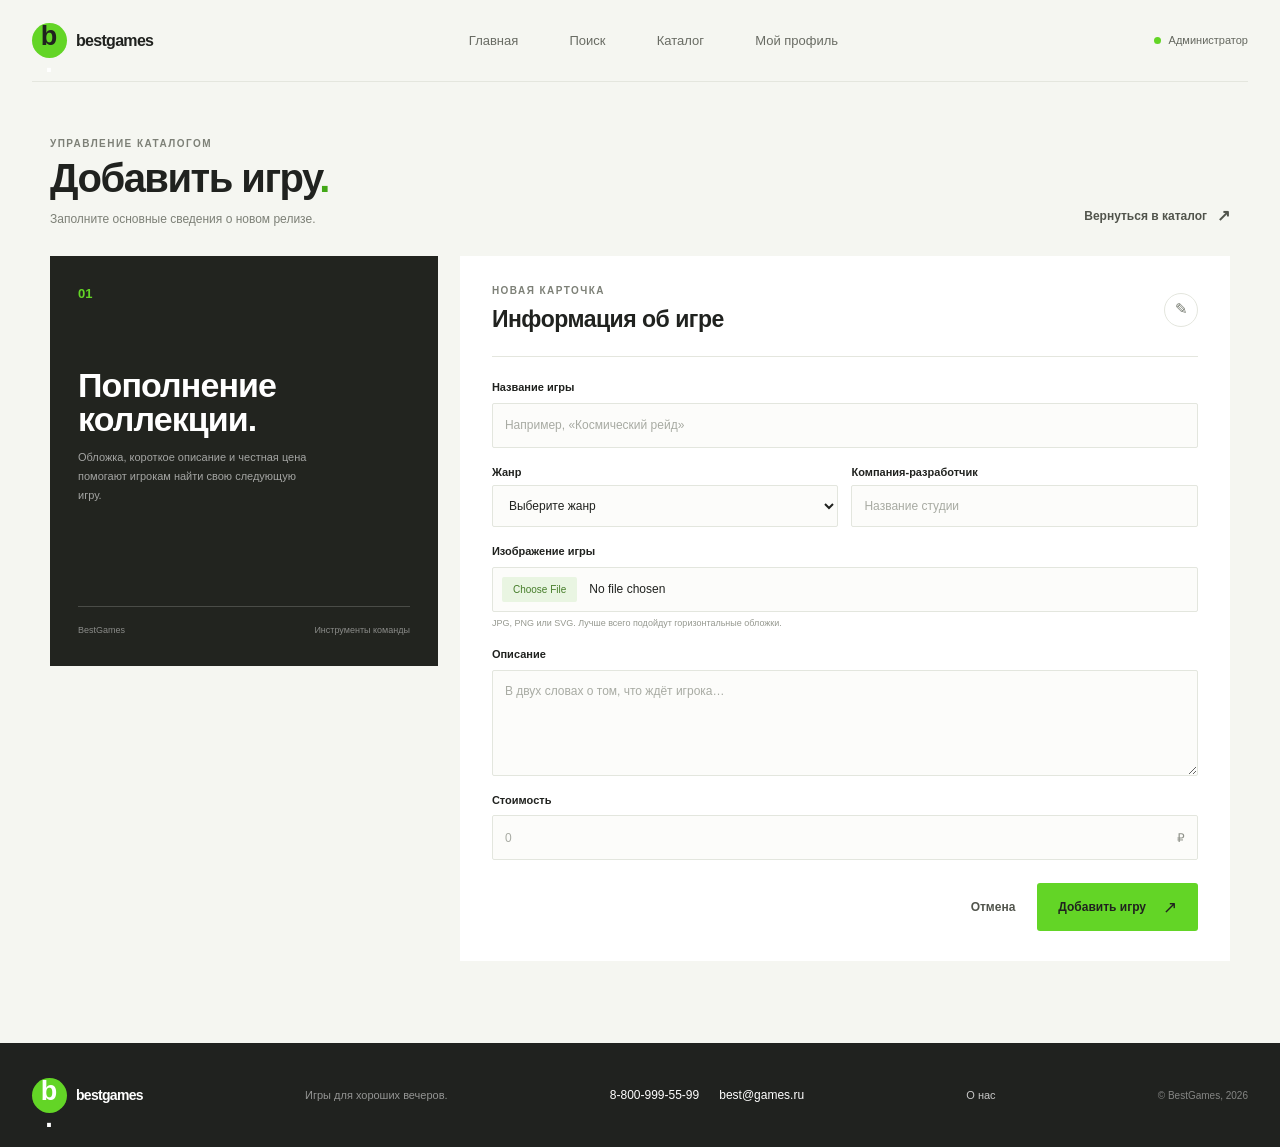
==== admin.html @ 8be5bc21 "Добавить формы, профиль и каталог" ====
<!DOCTYPE html>
<html lang="ru">
<head>
    <meta charset="UTF-8">
    <meta name="viewport" content="width=device-width, initial-scale=1.0">
    <title>Добавить игру — BestGames</title>
    <link rel="stylesheet" href="css/main.css">
</head>
<body>
    <header class="site-header"><div class="site-header__inner"><a class="logo" href="index.html" aria-label="BestGames — главная"><span class="logo__mark">b<span>.</span></span><span class="logo__name">bestgames</span></a><nav class="site-nav" aria-label="Основная навигация"><a class="site-nav__link" href="index.html">Главная</a><a class="site-nav__link" href="index.html#search">Поиск</a><a class="site-nav__link" href="catalog.html">Каталог</a><a class="site-nav__link" href="profile.html">Мой профиль</a></nav><span class="admin-badge"><span class="eyebrow__dot"></span> Администратор</span></div></header>
    <main class="page-width admin-page"><div class="section-heading"><div><p class="eyebrow">Управление каталогом</p><h1 class="section-title">Добавить игру<span class="title-dot">.</span></h1><p class="catalog-heading__count">Заполните основные сведения о новом релизе.</p></div><a class="text-link" href="catalog.html">Вернуться в каталог <span aria-hidden="true">↗</span></a></div><div class="admin-layout"><aside class="admin-note"><span class="admin-note__number">01</span><h2>Пополнение<br>коллекции.</h2><p>Обложка, короткое описание и честная цена помогают игрокам найти свою следующую игру.</p><div class="admin-note__bottom"><span>BestGames</span><span>Инструменты команды</span></div></aside><section class="admin-form-card" aria-labelledby="admin-form-title"><div class="profile-details__heading"><div><p class="eyebrow">Новая карточка</p><h2 id="admin-form-title">Информация об игре</h2></div><span class="profile-details__edit" aria-hidden="true">✎</span></div><form class="form-stack" action="#" method="post"><div class="form-field"><label for="game-name">Название игры</label><input id="game-name" name="game-name" type="text" placeholder="Например, «Космический рейд»" required></div><div class="form-grid"><div class="form-field"><label for="genre">Жанр</label><select id="genre" name="genre" required><option value="" selected disabled>Выберите жанр</option><option>Приключение</option><option>Экшен</option><option>Гонки</option><option>Стратегия</option><option>Выживание</option></select></div><div class="form-field"><label for="developer">Компания-разработчик</label><input id="developer" name="developer" type="text" placeholder="Название студии" required></div></div><div class="form-field"><label for="cover">Изображение игры</label><input class="file-input" id="cover" name="cover" type="file" accept="image/*" required><span class="form-field__hint">JPG, PNG или SVG. Лучше всего подойдут горизонтальные обложки.</span></div><div class="form-field"><label for="description">Описание</label><textarea id="description" name="description" rows="4" placeholder="В двух словах о том, что ждёт игрока…" required></textarea></div><div class="form-field"><label for="price">Стоимость</label><div class="price-input"><input id="price" name="price" type="number" min="0" step="1" placeholder="0" required><span>₽</span></div></div><div class="admin-form-card__actions"><a class="text-link" href="catalog.html">Отмена</a><button class="button button--lime" type="submit">Добавить игру <span aria-hidden="true">↗</span></button></div></form></section></div></main>
    <footer class="site-footer"><div class="site-footer__inner"><a class="logo logo--footer" href="index.html"><span class="logo__mark">b<span>.</span></span><span class="logo__name">bestgames</span></a><p>Игры для хороших вечеров.</p><div class="site-footer__contacts"><a href="tel:88009995599">8-800-999-55-99</a><a href="mailto:best@games.ru">best@games.ru</a></div><a class="site-footer__about" href="index.html#about">О нас</a><span class="site-footer__copy">© BestGames, 2026</span></div></footer>
</body>
</html>
---- css/main.css ----
/* Основа сайта */
:root {
    --ink: #20221f;
    --muted: #7d8077;
    --paper: #f5f6f1;
    --white: #fff;
    --line: #e4e6de;
    --lime: #63d526;
    --lime-dark: #43a818;
    --display-font: "Arial Narrow", "Roboto Condensed", "Arial", sans-serif;
    --body-font: "Segoe UI", Arial, sans-serif;
}

* { box-sizing: border-box; }

html { min-width: 320px; scroll-behavior: smooth; }

body {
    margin: 0;
    background: var(--paper);
    color: var(--ink);
    font-family: var(--body-font);
    font-size: 15px;
    line-height: 1.5;
    -webkit-font-smoothing: antialiased;
}

a { color: inherit; text-decoration: none; }
button, input, select, textarea { font: inherit; }
button, a, input, select, textarea { -webkit-tap-highlight-color: transparent; }
button:focus-visible, a:focus-visible, input:focus-visible, select:focus-visible, textarea:focus-visible { outline: 3px solid #98e46f; outline-offset: 3px; }

.page-width { width: min(1180px, calc(100% - 64px)); margin-inline: auto; }
.visually-hidden { position: absolute; width: 1px; height: 1px; padding: 0; margin: -1px; overflow: hidden; clip: rect(0, 0, 0, 0); white-space: nowrap; border: 0; }

.site-header { position: relative; z-index: 5; background: var(--paper); }
.site-header__inner { width: min(1320px, calc(100% - 64px)); height: 82px; margin: 0 auto; display: flex; align-items: center; justify-content: space-between; gap: 30px; border-bottom: 1px solid var(--line); }
.logo { display: inline-flex; align-items: center; gap: 9px; flex: 0 0 auto; }
.logo__mark { display: grid; place-items: center; width: 35px; height: 35px; background: var(--lime); border-radius: 50%; font-family: var(--display-font); font-size: 27px; font-weight: 900; letter-spacing: -3px; line-height: 1; padding-right: 4px; }
.logo__mark span { color: var(--white); }
.logo__name { font-size: 16px; font-weight: 750; letter-spacing: -0.7px; }
.site-nav { display: flex; align-items: center; gap: clamp(22px, 4vw, 52px); }
.site-nav__link { position: relative; color: #696c64; font-size: 13px; transition: color 160ms ease; }
.site-nav__link:hover, .site-nav__link--active { color: var(--ink); }
.site-nav__link--active::after { position: absolute; right: 0; bottom: -30px; left: 0; height: 2px; background: var(--lime); content: ""; }
.button { min-height: 48px; padding: 0 21px; display: inline-flex; align-items: center; justify-content: center; gap: 17px; border: 0; border-radius: 3px; cursor: pointer; font-size: 12px; font-weight: 700; transition: background-color 160ms ease, transform 160ms ease; }
.button:hover { transform: translateY(-2px); }
.button span { font-size: 17px; font-weight: 400; }
.button--dark { color: var(--white); background: var(--ink); }
.button--dark:hover { background: #3a3e36; }
.button--lime { color: var(--ink); background: var(--lime); }
.button--lime:hover { background: #7ce64a; }
.button--small { min-height: 38px; padding-inline: 14px; gap: 9px; font-size: 11px; }
.button--wide { width: 100%; min-height: 52px; }
.site-header__login { min-height: 40px; padding: 0 15px; gap: 12px; font-size: 11px; }

/* Главный слайдер */
.showcase { position: relative; margin-top: 34px; overflow: hidden; background: #20221f; color: var(--white); }
.showcase__control { position: absolute; width: 1px; height: 1px; opacity: 0; pointer-events: none; }
.showcase__slides { min-height: 450px; }
.showcase__slide { position: absolute; inset: 0; min-height: 450px; display: grid; grid-template-columns: 0.84fr 1.16fr; align-items: center; padding: 48px 7.4%; overflow: hidden; opacity: 0; visibility: hidden; transition: opacity 320ms ease, visibility 320ms ease; }
#release-one:checked ~ .showcase__slides .showcase__slide--one,
#release-two:checked ~ .showcase__slides .showcase__slide--two,
#release-three:checked ~ .showcase__slides .showcase__slide--three { position: relative; opacity: 1; visibility: visible; }
.showcase__copy { position: relative; z-index: 2; max-width: 390px; padding-bottom: 10px; }
.eyebrow { margin: 0 0 14px; display: flex; align-items: center; gap: 8px; color: var(--muted); font-size: 10px; font-weight: 650; letter-spacing: 1.45px; text-transform: uppercase; }
.showcase .eyebrow, .account-aside .eyebrow { color: rgb(255 255 255 / 64%); }
.eyebrow__dot { width: 7px; height: 7px; flex: 0 0 auto; background: var(--lime); border-radius: 50%; }
.showcase__index { margin: 33px 0 12px; color: var(--lime); font-family: var(--display-font); font-size: 14px; font-weight: 700; letter-spacing: 1px; }
.showcase__index span { color: rgb(255 255 255 / 42%); }
.showcase__title { margin: 0; font-family: var(--display-font); font-size: clamp(38px, 5.3vw, 63px); font-stretch: condensed; font-weight: 800; letter-spacing: -2px; line-height: 0.98; }
.showcase__description { max-width: 330px; margin: 19px 0 23px; color: rgb(255 255 255 / 64%); font-size: 13px; line-height: 1.7; }
.showcase__buy { display: flex; align-items: center; gap: 22px; }
.price { font-size: 15px; font-weight: 750; white-space: nowrap; }
.showcase__image { width: 100%; height: 356px; object-fit: contain; filter: drop-shadow(0 16px 35px rgb(0 0 0 / 26%)); }
.showcase__arrows { position: absolute; right: 25px; bottom: 24px; z-index: 3; display: flex; gap: 8px; }
.showcase__arrow { width: 36px; height: 36px; display: grid; place-items: center; border: 1px solid rgb(255 255 255 / 27%); border-radius: 50%; color: white; cursor: pointer; font-size: 17px; transition: color 150ms ease, background-color 150ms ease; }
.showcase__arrow:hover { color: var(--ink); background: var(--lime); }
.showcase__dots { position: absolute; bottom: 39px; left: 7.4%; z-index: 4; display: flex; gap: 7px; }
.showcase__dots label { width: 22px; height: 3px; background: rgb(255 255 255 / 34%); cursor: pointer; }
#release-one:checked ~ .showcase__dots label:nth-child(1), #release-two:checked ~ .showcase__dots label:nth-child(2), #release-three:checked ~ .showcase__dots label:nth-child(3) { background: var(--lime); }
.showcase__slide--two { background: #222c2c; }
.showcase__slide--three { background: #282522; }

/* Поиск и карточки игр */
.home-search { margin-top: 67px; padding: 26px 30px; display: flex; align-items: center; justify-content: space-between; gap: 24px; background: #eceee7; }
.home-search .eyebrow, .section-heading .eyebrow { margin-bottom: 5px; }
.section-title { margin: 0; font-family: var(--display-font); font-size: clamp(29px, 3.6vw, 40px); font-weight: 800; letter-spacing: -1.5px; line-height: 1.12; }
.search-form { width: min(470px, 53%); display: flex; align-items: center; padding: 4px; border: 1px solid #d9dcd2; background: var(--white); }
.search-form input { width: 100%; min-width: 0; height: 40px; padding: 0 13px; border: 0; outline: none; color: var(--ink); font-size: 12px; }
.search-form input::placeholder { color: #a3a69e; }
.search-form input:focus-visible { outline: 0; }
.search-form .button { min-height: 40px; flex: 0 0 auto; }
.section-block { padding-top: 66px; padding-bottom: 75px; }
.section-heading { display: flex; align-items: end; justify-content: space-between; gap: 20px; margin-bottom: 25px; }
.text-link { display: inline-flex; align-items: center; gap: 10px; color: #51544c; font-size: 12px; font-weight: 650; transition: color 150ms ease; }
.text-link:hover { color: var(--lime-dark); }
.text-link span { font-size: 16px; }
.game-grid { display: grid; grid-template-columns: repeat(3, minmax(0, 1fr)); gap: 21px; }
.game-card { min-width: 0; background: var(--white); transition: transform 180ms ease, box-shadow 180ms ease; }
.game-card:hover { transform: translateY(-3px); box-shadow: 0 12px 28px rgb(24 28 19 / 8%); }
.game-card__art-link { display: block; overflow: hidden; background: #20221f; }
.game-card__image { width: 100%; aspect-ratio: 1.69; display: block; object-fit: cover; transition: transform 240ms ease; }
.game-card:hover .game-card__image { transform: scale(1.025); }
.game-card__body { padding: 16px 17px 15px; }
.game-card__meta, .game-card__bottom { display: flex; align-items: center; justify-content: space-between; gap: 10px; }
.game-card__meta { color: var(--muted); font-size: 10px; }
.rating { color: #71c943; font-size: 12px; letter-spacing: 1px; white-space: nowrap; }
.rating__empty { color: #d7dbd1; }
.game-card__title { margin: 9px 0 13px; font-family: var(--display-font); font-size: 21px; font-weight: 750; letter-spacing: -0.35px; line-height: 1.15; }
.game-card__bottom { padding-top: 12px; border-top: 1px solid #edefe9; }
.round-link { width: 30px; height: 30px; display: grid; place-items: center; background: #eff0ea; border-radius: 50%; font-size: 15px; transition: background-color 150ms ease; }
.round-link:hover { background: var(--lime); }
.about-strip { min-height: 205px; margin-bottom: 78px; padding: 36px 42px; display: grid; grid-template-columns: auto 1fr 1.05fr auto; align-items: center; gap: 32px; background: #22241f; color: var(--white); }
.about-strip__mark { color: var(--lime); font-family: var(--display-font); font-size: 59px; font-weight: 800; letter-spacing: -6px; }
.about-strip .eyebrow { color: rgb(255 255 255 / 54%); }
.about-strip h2 { margin: 0; font-family: var(--display-font); font-size: 27px; letter-spacing: -0.7px; line-height: 1.1; }
.about-strip__text { max-width: 285px; margin: 0; color: rgb(255 255 255 / 62%); font-size: 12px; line-height: 1.75; }

/* Подвал */
.site-footer { background: #20221f; color: var(--white); }
.site-footer__inner { width: min(1320px, calc(100% - 64px)); min-height: 104px; margin-inline: auto; display: flex; align-items: center; justify-content: space-between; gap: 22px; }
.logo--footer .logo__name { font-size: 14px; }
.site-footer__inner > p { margin: 0; color: rgb(255 255 255 / 52%); font-size: 11px; }
.site-footer__contacts { display: flex; gap: 20px; font-size: 12px; }
.site-footer__contacts a:hover { color: var(--lime); }
.site-footer__about { color: rgb(255 255 255 / 75%); font-size: 11px; }
.site-footer__about:hover { color: var(--lime); }
.site-footer__copy { color: rgb(255 255 255 / 45%); font-size: 10px; }

/* Страницы аккаунта */
.account-page { background: var(--paper); }
.account-layout { width: min(1080px, calc(100% - 64px)); min-height: 640px; margin: 47px auto 72px; display: grid; grid-template-columns: 0.85fr 1.15fr; align-items: stretch; box-shadow: 0 16px 55px rgb(33 37 29 / 7%); }
.account-aside { position: relative; min-height: 610px; padding: 58px 45px; overflow: hidden; display: flex; flex-direction: column; align-items: flex-start; background: #22241f; color: var(--white); }
.account-aside h1 { position: relative; z-index: 1; margin: 91px 0 17px; font-family: var(--display-font); font-size: clamp(42px, 5vw, 57px); font-weight: 800; letter-spacing: -1.8px; line-height: 0.99; }
.account-aside h1 span { color: var(--lime); }
.account-aside > p:not(.eyebrow) { position: relative; z-index: 1; max-width: 290px; margin: 0; color: rgb(255 255 255 / 60%); font-size: 13px; line-height: 1.7; }
.account-aside > .text-link { position: relative; z-index: 1; margin-top: 28px; color: var(--lime); }
.account-aside__mark { position: absolute; right: 15px; bottom: -89px; color: rgb(255 255 255 / 4%); font-family: var(--display-font); font-size: 320px; font-weight: 800; letter-spacing: -40px; line-height: 1; }
.account-card { min-width: 0; padding: 62px 60px 44px; background: var(--white); }
.account-card > .eyebrow { margin-bottom: 7px; }
.account-card .section-title { font-size: 31px; }
.account-card__intro { margin: 8px 0 29px; color: var(--muted); font-size: 12px; }
.form-stack { display: flex; flex-direction: column; gap: 17px; }
.form-field { min-width: 0; display: flex; flex-direction: column; gap: 7px; }
.form-field label { font-size: 11px; font-weight: 650; }
.form-field input, .form-field select, .form-field textarea { width: 100%; min-height: 45px; padding: 0 12px; border: 1px solid #e3e6de; border-radius: 2px; background: #fcfcfa; color: var(--ink); font-size: 12px; }
.form-field input::placeholder, .form-field textarea::placeholder { color: #a8aba3; }
.form-field textarea { min-height: 106px; padding-top: 11px; resize: vertical; }
.form-row { display: flex; justify-content: space-between; align-items: center; margin-top: -7px; }
.form-row--end { justify-content: flex-end; }
.form-help, .account-card__switch a { color: #4e9e26; font-size: 11px; font-weight: 650; }
.form-help:hover, .account-card__switch a:hover { text-decoration: underline; }
.recovery-note { margin-top: 24px; padding: 13px; display: flex; gap: 11px; align-items: flex-start; background: #f3f6ef; }
.recovery-note__icon { width: 19px; height: 19px; flex: 0 0 auto; display: grid; place-items: center; border: 1px solid #9acb7e; border-radius: 50%; color: #4c9d25; font-family: Georgia, serif; font-size: 12px; font-style: italic; }
.recovery-note p { margin: 0; color: #74786e; font-size: 10px; line-height: 1.65; }
.recovery-note a { color: #4e9e26; font-weight: 650; }
.account-card__switch { margin: 23px 0 0; text-align: center; color: #85887f; font-size: 11px; }
.account-card__switch a span { font-size: 14px; }
.account-layout--register { grid-template-columns: 0.78fr 1.22fr; }
.account-aside--register { min-height: 690px; }
.account-aside--register h1 { margin-top: 103px; }
.account-aside__note { position: relative; z-index: 1; max-width: 245px; margin-top: 58px; padding-top: 16px; display: flex; gap: 13px; border-top: 1px solid rgb(255 255 255 / 18%); }
.account-aside__note span { color: var(--lime); font-family: var(--display-font); font-size: 18px; font-weight: 700; }
.account-aside__note p { margin: 2px 0 0; color: rgb(255 255 255 / 61%); font-size: 11px; line-height: 1.55; }
.account-card--form { padding: 40px 47px 34px; }
.account-card--form .account-card__intro { margin-bottom: 20px; }
.account-card--form .form-stack { gap: 13px; }
.form-grid { display: grid; grid-template-columns: repeat(2, minmax(0, 1fr)); gap: 13px; }
.form-grid .form-field { gap: 5px; }
.form-grid .form-field input, .form-grid .form-field select { min-height: 42px; }
.check-field { display: flex; align-items: flex-start; gap: 9px; color: #6f736a; font-size: 10px; line-height: 1.45; cursor: pointer; }
.check-field input { width: 15px; height: 15px; flex: 0 0 auto; margin: 0; accent-color: var(--lime-dark); }
.account-card--form .account-card__switch { margin-top: 17px; }

/* Каталог */
.catalog-page, .profile-page, .admin-page { padding-top: 54px; padding-bottom: 82px; }
.catalog-heading { align-items: end; margin-bottom: 25px; }
.catalog-heading__count { margin: 9px 0 0; color: var(--muted); font-size: 12px; }
.title-dot { color: var(--lime-dark); }
.search-form--catalog { width: min(390px, 43%); }
.catalog-filters { margin-bottom: 24px; padding-bottom: 19px; display: flex; gap: 8px; overflow-x: auto; border-bottom: 1px solid var(--line); scrollbar-width: thin; }
.filter-pill { min-height: 35px; padding: 0 13px; display: inline-flex; flex: 0 0 auto; align-items: center; gap: 9px; border: 1px solid #e1e3dc; border-radius: 20px; color: #62665d; font-size: 11px; transition: border-color 150ms ease, background-color 150ms ease; }
.filter-pill:hover { border-color: #acd897; }
.filter-pill--active { border-color: var(--lime); background: #e9f8e1; color: var(--ink); font-weight: 700; }
.filter-pill--active span { color: #5d9d3f; font-size: 9px; }
.catalog-grid { display: grid; grid-template-columns: repeat(3, minmax(0, 1fr)); gap: 22px; }
.game-details { margin-top: 26px; }
.game-detail { display: none; grid-template-columns: minmax(220px, 0.72fr) 1.28fr; align-items: center; gap: 28px; padding: 25px; background: var(--white); scroll-margin-top: 24px; }
.game-detail:target { display: grid; }
.game-detail > img { width: 100%; aspect-ratio: 1.45; object-fit: cover; }
.game-detail h2 { margin: 0; font-family: var(--display-font); font-size: 30px; letter-spacing: -0.7px; line-height: 1.1; }
.game-detail p:not(.eyebrow) { max-width: 570px; margin: 12px 0 22px; color: #777a72; font-size: 12px; line-height: 1.7; }
.game-detail__bottom { display: flex; align-items: center; justify-content: space-between; gap: 15px; }
.game-card--catalog .game-card__body { padding: 17px 18px 18px; }
.game-card__developer { margin: -7px 0 9px; color: #7e8178; font-size: 10px; }
.game-card__description { min-height: 51px; margin: 0 0 14px; color: #777a72; font-size: 11px; line-height: 1.6; }
.game-card--catalog .game-card__bottom { padding-top: 13px; }

/* Профиль */
.profile-page > .section-heading { margin-bottom: 28px; }
.profile-layout { display: grid; grid-template-columns: 0.72fr 1.28fr; gap: 23px; }
.profile-card, .profile-details, .admin-form-card { background: var(--white); }
.profile-card { padding: 28px; }
.profile-avatar { width: 59px; height: 59px; margin-bottom: 16px; display: grid; place-items: center; border: 1px solid #dcead2; border-radius: 50%; background: #eff8e9; color: #4f9f2a; font-family: var(--display-font); font-size: 21px; font-weight: 700; }
.profile-card__greeting { margin: 0; font-family: var(--display-font); font-size: 24px; font-weight: 700; letter-spacing: -0.5px; }
.profile-card__email { margin: 4px 0 14px; color: var(--muted); font-size: 11px; overflow-wrap: anywhere; }
.profile-card__badge { display: inline-flex; align-items: center; gap: 7px; padding: 6px 9px; background: #f0f6eb; color: #55794a; font-size: 9px; }
.profile-card__badge .eyebrow__dot { width: 6px; height: 6px; }
.profile-card__rule { height: 1px; margin: 24px 0 12px; background: var(--line); }
.profile-card__link { padding: 12px 0; display: flex; justify-content: space-between; color: #74776f; font-size: 11px; }
.profile-card__link span { font-size: 15px; }
.profile-card__link--active { color: var(--ink); font-weight: 700; }
.profile-card__link--active span { color: var(--lime-dark); }
.profile-details { padding: 29px 34px 25px; }
.profile-details__heading { display: flex; align-items: center; justify-content: space-between; gap: 16px; padding-bottom: 20px; border-bottom: 1px solid var(--line); }
.profile-details__heading .eyebrow { margin-bottom: 4px; }
.profile-details__heading h2 { margin: 0; font-family: var(--display-font); font-size: 23px; font-weight: 750; letter-spacing: -0.5px; }
.profile-details__edit { width: 34px; height: 34px; display: grid; place-items: center; border: 1px solid var(--line); border-radius: 50%; color: #70756a; font-size: 15px; }
.details-list { margin: 0; }
.details-list__item { min-height: 53px; display: grid; grid-template-columns: 0.82fr 1.18fr; align-items: center; gap: 20px; border-bottom: 1px solid #eff0ec; }
.details-list__item dt { color: var(--muted); font-size: 11px; }
.details-list__item dd { margin: 0; font-size: 12px; font-weight: 600; overflow-wrap: anywhere; }
.profile-details__hint { margin: 16px 0 0; color: #979a91; font-size: 10px; }
.profile-favorites { margin-top: 63px; }
.profile-favorites .game-grid { max-width: 780px; grid-template-columns: repeat(2, minmax(0, 1fr)); }
.profile-favorites .game-card:nth-child(n + 3) { display: none; }

/* Административная форма */
.admin-page > .section-heading { margin-bottom: 28px; }
.admin-badge { display: inline-flex; align-items: center; gap: 8px; color: #64675f; font-size: 11px; }
.admin-layout { display: grid; grid-template-columns: 0.67fr 1.33fr; gap: 22px; align-items: start; }
.admin-note { position: sticky; top: 20px; min-height: 410px; padding: 28px; display: flex; flex-direction: column; background: #22241f; color: var(--white); }
.admin-note__number { color: var(--lime); font-family: var(--display-font); font-size: 13px; font-weight: 700; }
.admin-note h2 { margin: 65px 0 12px; font-family: var(--display-font); font-size: 34px; letter-spacing: -0.9px; line-height: 1; }
.admin-note > p { max-width: 240px; margin: 0; color: rgb(255 255 255 / 59%); font-size: 11px; line-height: 1.7; }
.admin-note__bottom { margin-top: auto; padding-top: 17px; display: flex; justify-content: space-between; gap: 10px; border-top: 1px solid rgb(255 255 255 / 18%); color: rgb(255 255 255 / 47%); font-size: 9px; }
.admin-form-card { padding: 27px 32px 30px; }
.admin-form-card .profile-details__heading { margin-bottom: 22px; }
.admin-form-card .form-stack { gap: 16px; }
.file-input { min-height: auto !important; padding: 9px !important; background: #fcfcfa !important; }
.file-input::file-selector-button { margin-right: 12px; padding: 7px 11px; border: 0; border-radius: 2px; background: #e9f5e2; color: #467d2a; cursor: pointer; font-size: 10px; }
.form-field__hint { margin-top: -2px; color: #969990; font-size: 9px; }
.price-input { position: relative; }
.price-input input { padding-right: 38px; }
.price-input span { position: absolute; top: 50%; right: 13px; transform: translateY(-50%); color: #8d9088; font-size: 12px; }
.admin-form-card__actions { padding-top: 7px; display: flex; justify-content: flex-end; align-items: center; gap: 22px; }

/* Планшет: две колонки карточек и более компактные шапка и промоблок */
@media (min-width: 700px) and (max-width: 1023px) {
    .page-width { width: calc(100% - 48px); }
    .site-header__inner, .site-footer__inner { width: calc(100% - 48px); }
    .site-nav { gap: 22px; }
    .showcase__slide { grid-template-columns: 0.9fr 1.1fr; padding-inline: 6%; }
    .showcase__image { height: 315px; }
    .showcase__title { font-size: 52px; }
    .game-grid, .catalog-grid { grid-template-columns: repeat(2, minmax(0, 1fr)); }
    .game-grid--home .game-card:nth-child(3) { display: none; }
    .about-strip { grid-template-columns: auto 1fr 1fr; gap: 22px; padding-inline: 30px; }
    .about-strip .button { grid-column: 2 / -1; justify-self: start; }
    .site-footer__inner > p { display: none; }
    .account-layout, .account-layout--register { width: calc(100% - 48px); grid-template-columns: 0.8fr 1.2fr; }
    .account-aside { padding-inline: 32px; }
    .account-card { padding-inline: 38px; }
    .account-card--form { padding-inline: 30px; }
    .profile-layout { grid-template-columns: 0.8fr 1.2fr; }
    .admin-layout { grid-template-columns: 0.72fr 1.28fr; }
}

/* Телефон: навигация становится компактной, слайдер и страницы — одной колонкой */
@media (max-width: 699px) {
    body { font-size: 14px; }
    .page-width { width: calc(100% - 36px); }
    .site-header__inner { width: calc(100% - 36px); height: auto; min-height: 68px; padding-block: 10px 7px; display: grid; grid-template-columns: 1fr auto; gap: 8px 12px; }
    .logo { gap: 7px; }
    .logo__mark { width: 31px; height: 31px; font-size: 24px; }
    .logo__name { font-size: 14px; }
    .site-nav { grid-column: 1 / -1; grid-row: 2; width: 100%; margin: 0; padding-top: 5px; gap: 19px; overflow-x: auto; scrollbar-width: none; }
    .site-nav::-webkit-scrollbar { display: none; }
    .site-nav__link { flex: 0 0 auto; font-size: 10px; }
    .site-nav__link--active::after { bottom: -12px; }
    .site-header__login { min-height: 35px; padding-inline: 10px; gap: 7px; font-size: 10px; }
    .site-header__login span { font-size: 14px; }
    .showcase { margin-top: 18px; }
    .showcase__slides, .showcase__slide { min-height: 550px; }
    .showcase__slide { grid-template-columns: 1fr; grid-template-rows: auto 1fr; align-content: start; padding: 31px 25px 55px; }
    .showcase__copy { max-width: 100%; }
    .showcase__index { margin-top: 22px; }
    .showcase__title { font-size: clamp(42px, 12vw, 58px); }
    .showcase__description { max-width: 300px; margin-block: 13px 17px; font-size: 12px; }
    .showcase__buy { gap: 16px; }
    .showcase__image { position: absolute; right: -8%; bottom: 22px; width: 82%; height: 245px; opacity: 0.9; }
    .showcase__arrows { right: 18px; bottom: 19px; }
    .showcase__arrow { width: 32px; height: 32px; }
    .showcase__dots { bottom: 33px; left: 25px; }
    .home-search { margin-top: 35px; padding: 22px 18px; align-items: stretch; flex-direction: column; gap: 14px; }
    .section-title { font-size: 31px; }
    .search-form, .search-form--catalog { width: 100%; }
    .search-form input { padding-inline: 9px; font-size: 11px; }
    .search-form .button { padding-inline: 13px; gap: 9px; }
    .section-block { padding-top: 48px; padding-bottom: 52px; }
    .section-heading { align-items: end; margin-bottom: 18px; }
    .section-heading > .text-link { gap: 5px; font-size: 10px; white-space: nowrap; }
    .game-grid { grid-template-columns: 1fr; gap: 15px; }
    .game-grid--home .game-card:nth-child(3) { display: none; }
    .game-card__image { aspect-ratio: 1.72; }
    .game-card__body { padding: 13px 14px; }
    .game-card__title { margin-block: 7px 10px; font-size: 19px; }
    .about-strip { min-height: auto; margin-bottom: 48px; padding: 23px; grid-template-columns: auto 1fr; gap: 17px; }
    .about-strip__mark { font-size: 44px; }
    .about-strip h2 { font-size: 23px; }
    .about-strip__text { grid-column: 1 / -1; max-width: none; }
    .about-strip .button { grid-column: 1 / -1; justify-self: start; }
    .site-footer__inner { width: calc(100% - 36px); min-height: 150px; padding-block: 21px; display: grid; grid-template-columns: 1fr auto; gap: 10px 15px; }
    .site-footer__inner > p { grid-column: 1; grid-row: 2; display: block; }
    .site-footer__contacts { grid-column: 1; grid-row: 3; flex-wrap: wrap; gap: 6px 13px; font-size: 10px; }
    .site-footer__about { grid-column: 2; grid-row: 2; align-self: start; justify-self: end; font-size: 10px; }
    .site-footer__copy { grid-column: 2; grid-row: 3; align-self: end; text-align: right; }
    .account-layout, .account-layout--register { width: calc(100% - 36px); min-height: 0; margin-block: 25px 45px; grid-template-columns: 1fr; }
    .account-aside, .account-aside--register { min-height: 275px; padding: 27px 25px 30px; }
    .account-aside h1, .account-aside--register h1 { margin-block: 39px 12px; font-size: 41px; }
    .account-aside > p:not(.eyebrow) { max-width: 250px; font-size: 11px; }
    .account-aside > .text-link { margin-top: 16px; font-size: 10px; }
    .account-aside__mark { right: 4px; bottom: -42px; font-size: 190px; letter-spacing: -24px; }
    .account-card, .account-card--form { padding: 30px 24px; }
    .account-card .section-title { font-size: 28px; }
    .account-card__intro { margin-bottom: 22px; }
    .account-aside__note { margin-top: 25px; }
    .account-aside__note p { max-width: 200px; }
    .form-grid { gap: 10px; }
    .form-grid .form-field label { font-size: 10px; }
    .form-grid .form-field input { padding-inline: 8px; font-size: 11px; }
    .catalog-page, .profile-page, .admin-page { padding-top: 37px; padding-bottom: 53px; }
    .catalog-heading { align-items: flex-start; flex-direction: column; gap: 17px; }
    .catalog-heading__count { max-width: 275px; font-size: 11px; }
    .catalog-filters { margin-right: -18px; padding-bottom: 14px; gap: 6px; }
    .filter-pill { min-height: 32px; padding-inline: 11px; font-size: 10px; }
    .catalog-grid { grid-template-columns: 1fr; gap: 15px; }
    .game-detail { grid-template-columns: 1fr; gap: 17px; padding: 18px; }
    .game-detail > img { max-height: 210px; }
    .game-detail h2 { font-size: 25px; }
    .game-detail__bottom .text-link { font-size: 10px; }
    .game-card--catalog .game-card__image { aspect-ratio: 1.72; }
    .game-card__description { min-height: 0; }
    .profile-page > .section-heading { align-items: flex-start; }
    .profile-layout { grid-template-columns: 1fr; gap: 14px; }
    .profile-card { padding: 22px; }
    .profile-avatar { width: 49px; height: 49px; margin-bottom: 10px; font-size: 18px; }
    .profile-card__rule { margin-block: 17px 7px; }
    .profile-details { padding: 23px 20px; }
    .profile-details__heading { padding-bottom: 16px; }
    .profile-details__heading h2 { font-size: 20px; }
    .details-list__item { grid-template-columns: 0.75fr 1.25fr; gap: 9px; }
    .details-list__item dt { font-size: 10px; }
    .details-list__item dd { font-size: 11px; }
    .profile-favorites { margin-top: 43px; }
    .profile-favorites .section-heading { align-items: end; }
    .profile-favorites .game-grid { grid-template-columns: 1fr; }
    .profile-favorites .game-card:nth-child(2) { display: none; }
    .admin-badge { font-size: 0; }
    .admin-badge .eyebrow__dot { width: 9px; height: 9px; }
    .admin-page > .section-heading { align-items: flex-start; }
    .admin-layout { grid-template-columns: 1fr; gap: 14px; }
    .admin-note { position: relative; top: 0; min-height: 210px; padding: 21px; }
    .admin-note h2 { margin: 22px 0 8px; font-size: 29px; }
    .admin-note > p { max-width: 290px; font-size: 10px; }
    .admin-note__bottom { margin-top: 16px; }
    .admin-form-card { padding: 22px 19px; }
    .admin-form-card .profile-details__heading { margin-bottom: 17px; }
    .admin-form-card .form-stack { gap: 14px; }
    .admin-form-card .form-grid { grid-template-columns: 1fr; }
    .admin-form-card .form-grid .form-field input, .admin-form-card .form-grid .form-field select { min-height: 44px; }
}

@media (prefers-reduced-motion: reduce) {
    *, *::before, *::after { scroll-behavior: auto !important; transition-duration: 0.01ms !important; animation-duration: 0.01ms !important; animation-iteration-count: 1 !important; }
}
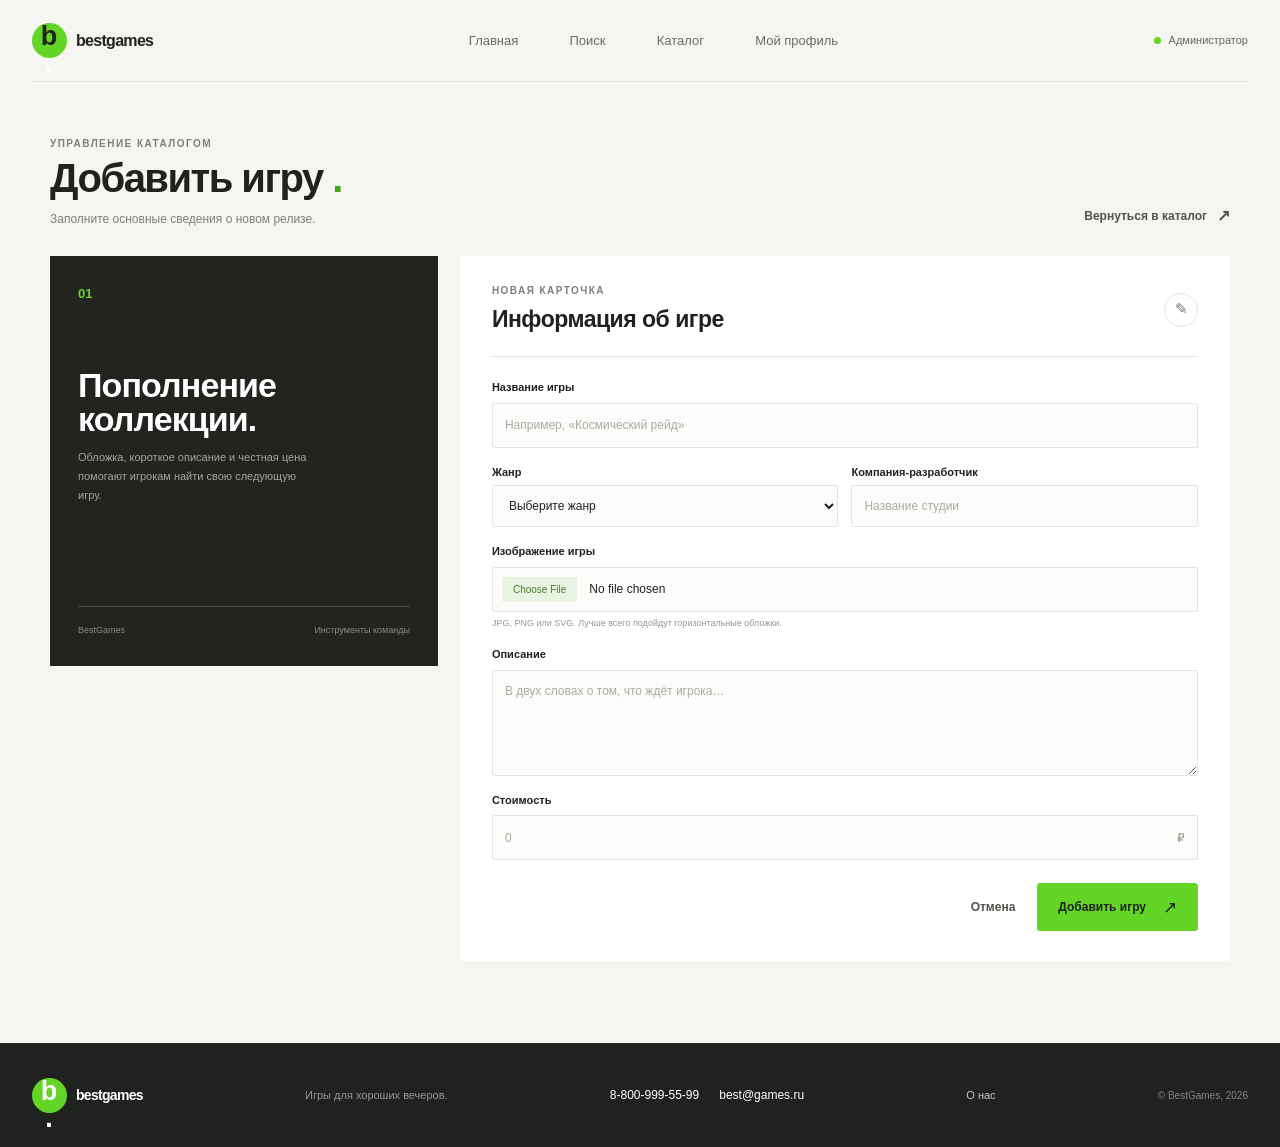
==== commit a42c067c: "Исправить вход в админку" ====
--- a/admin.html
+++ b/admin.html
@@ -1,14 +1,219 @@
 <!DOCTYPE html>
 <html lang="ru">
-<head>
-    <meta charset="UTF-8">
-    <meta name="viewport" content="width=device-width, initial-scale=1.0">
-    <title>Добавить игру — BestGames</title>
-    <link rel="stylesheet" href="css/main.css">
-</head>
-<body>
-    <header class="site-header"><div class="site-header__inner"><a class="logo" href="index.html" aria-label="BestGames — главная"><span class="logo__mark">b<span>.</span></span><span class="logo__name">bestgames</span></a><nav class="site-nav" aria-label="Основная навигация"><a class="site-nav__link" href="index.html">Главная</a><a class="site-nav__link" href="index.html#search">Поиск</a><a class="site-nav__link" href="catalog.html">Каталог</a><a class="site-nav__link" href="profile.html">Мой профиль</a></nav><span class="admin-badge"><span class="eyebrow__dot"></span> Администратор</span></div></header>
-    <main class="page-width admin-page"><div class="section-heading"><div><p class="eyebrow">Управление каталогом</p><h1 class="section-title">Добавить игру<span class="title-dot">.</span></h1><p class="catalog-heading__count">Заполните основные сведения о новом релизе.</p></div><a class="text-link" href="catalog.html">Вернуться в каталог <span aria-hidden="true">↗</span></a></div><div class="admin-layout"><aside class="admin-note"><span class="admin-note__number">01</span><h2>Пополнение<br>коллекции.</h2><p>Обложка, короткое описание и честная цена помогают игрокам найти свою следующую игру.</p><div class="admin-note__bottom"><span>BestGames</span><span>Инструменты команды</span></div></aside><section class="admin-form-card" aria-labelledby="admin-form-title"><div class="profile-details__heading"><div><p class="eyebrow">Новая карточка</p><h2 id="admin-form-title">Информация об игре</h2></div><span class="profile-details__edit" aria-hidden="true">✎</span></div><form class="form-stack" action="#" method="post"><div class="form-field"><label for="game-name">Название игры</label><input id="game-name" name="game-name" type="text" placeholder="Например, «Космический рейд»" required></div><div class="form-grid"><div class="form-field"><label for="genre">Жанр</label><select id="genre" name="genre" required><option value="" selected disabled>Выберите жанр</option><option>Приключение</option><option>Экшен</option><option>Гонки</option><option>Стратегия</option><option>Выживание</option></select></div><div class="form-field"><label for="developer">Компания-разработчик</label><input id="developer" name="developer" type="text" placeholder="Название студии" required></div></div><div class="form-field"><label for="cover">Изображение игры</label><input class="file-input" id="cover" name="cover" type="file" accept="image/*" required><span class="form-field__hint">JPG, PNG или SVG. Лучше всего подойдут горизонтальные обложки.</span></div><div class="form-field"><label for="description">Описание</label><textarea id="description" name="description" rows="4" placeholder="В двух словах о том, что ждёт игрока…" required></textarea></div><div class="form-field"><label for="price">Стоимость</label><div class="price-input"><input id="price" name="price" type="number" min="0" step="1" placeholder="0" required><span>₽</span></div></div><div class="admin-form-card__actions"><a class="text-link" href="catalog.html">Отмена</a><button class="button button--lime" type="submit">Добавить игру <span aria-hidden="true">↗</span></button></div></form></section></div></main>
-    <footer class="site-footer"><div class="site-footer__inner"><a class="logo logo--footer" href="index.html"><span class="logo__mark">b<span>.</span></span><span class="logo__name">bestgames</span></a><p>Игры для хороших вечеров.</p><div class="site-footer__contacts"><a href="tel:88009995599">8-800-999-55-99</a><a href="mailto:best@games.ru">best@games.ru</a></div><a class="site-footer__about" href="index.html#about">О нас</a><span class="site-footer__copy">© BestGames, 2026</span></div></footer>
-</body>
+    <head>
+        <meta charset="utf-8"/>
+        <meta content="width=device-width, initial-scale=1.0" name="viewport"/>
+        <title>
+            Добавить игру — BestGames
+        </title>
+        <link href="css/main.css" rel="stylesheet"/>
+    </head>
+    <body>
+        <header class="site-header">
+            <div class="site-header__inner">
+                <a aria-label="BestGames — главная" class="logo" href="index.html">
+                    <span class="logo__mark">
+                        b
+                        <span>
+                            .
+                        </span>
+                    </span>
+                    <span class="logo__name">
+                        bestgames
+                    </span>
+                </a>
+                <nav aria-label="Основная навигация" class="site-nav">
+                    <a class="site-nav__link" href="index.html">
+                        Главная
+                    </a>
+                    <a class="site-nav__link" href="index.html#search">
+                        Поиск
+                    </a>
+                    <a class="site-nav__link" href="catalog.html">
+                        Каталог
+                    </a>
+                    <a class="site-nav__link" href="profile.html">
+                        Мой профиль
+                    </a>
+                </nav>
+                <span class="admin-badge">
+                    <span class="eyebrow__dot">
+                    </span>
+                    Администратор
+                </span>
+            </div>
+        </header>
+        <main class="page-width admin-page">
+            <div class="section-heading">
+                <div>
+                    <p class="eyebrow">
+                        Управление каталогом
+                    </p>
+                    <h1 class="section-title">
+                        Добавить игру
+                        <span class="title-dot">
+                            .
+                        </span>
+                    </h1>
+                    <p class="catalog-heading__count">
+                        Заполните основные сведения о новом релизе.
+                    </p>
+                </div>
+                <a class="text-link" href="catalog.html">
+                    Вернуться в каталог
+                    <span aria-hidden="true">
+                        ↗
+                    </span>
+                </a>
+            </div>
+            <div class="admin-layout">
+                <aside class="admin-note">
+                    <span class="admin-note__number">
+                        01
+                    </span>
+                    <h2>
+                        Пополнение
+                        <br/>
+                        коллекции.
+                    </h2>
+                    <p>
+                        Обложка, короткое описание и честная цена помогают игрокам найти свою следующую игру.
+                    </p>
+                    <div class="admin-note__bottom">
+                        <span>
+                            BestGames
+                        </span>
+                        <span>
+                            Инструменты команды
+                        </span>
+                    </div>
+                </aside>
+                <section aria-labelledby="admin-form-title" class="admin-form-card">
+                    <div class="profile-details__heading">
+                        <div>
+                            <p class="eyebrow">
+                                Новая карточка
+                            </p>
+                            <h2 id="admin-form-title">
+                                Информация об игре
+                            </h2>
+                        </div>
+                        <span aria-hidden="true" class="profile-details__edit">
+                            ✎
+                        </span>
+                    </div>
+                    <form action="#" class="form-stack" method="post">
+                        <div class="form-field">
+                            <label for="game-name">
+                                Название игры
+                            </label>
+                            <input id="game-name" name="game-name" placeholder="Например, «Космический рейд»" required="" type="text"/>
+                        </div>
+                        <div class="form-grid">
+                            <div class="form-field">
+                                <label for="genre">
+                                    Жанр
+                                </label>
+                                <select id="genre" name="genre" required="">
+                                    <option disabled="" selected="" value="">
+                                        Выберите жанр
+                                    </option>
+                                    <option>
+                                        Приключение
+                                    </option>
+                                    <option>
+                                        Экшен
+                                    </option>
+                                    <option>
+                                        Гонки
+                                    </option>
+                                    <option>
+                                        Стратегия
+                                    </option>
+                                    <option>
+                                        Выживание
+                                    </option>
+                                </select>
+                            </div>
+                            <div class="form-field">
+                                <label for="developer">
+                                    Компания-разработчик
+                                </label>
+                                <input id="developer" name="developer" placeholder="Название студии" required="" type="text"/>
+                            </div>
+                        </div>
+                        <div class="form-field">
+                            <label for="cover">
+                                Изображение игры
+                            </label>
+                            <input accept="image/*" class="file-input" id="cover" name="cover" required="" type="file"/>
+                            <span class="form-field__hint">
+                                JPG, PNG или SVG. Лучше всего подойдут горизонтальные обложки.
+                            </span>
+                        </div>
+                        <div class="form-field">
+                            <label for="description">
+                                Описание
+                            </label>
+                            <textarea id="description" name="description" placeholder="В двух словах о том, что ждёт игрока…" required="" rows="4"></textarea>
+                        </div>
+                        <div class="form-field">
+                            <label for="price">
+                                Стоимость
+                            </label>
+                            <div class="price-input">
+                                <input id="price" min="0" name="price" placeholder="0" required="" step="1" type="number"/>
+                                <span>
+                                    ₽
+                                </span>
+                            </div>
+                        </div>
+                        <div class="admin-form-card__actions">
+                            <a class="text-link" href="catalog.html">
+                                Отмена
+                            </a>
+                            <button class="button button--lime" type="submit">
+                                Добавить игру
+                                <span aria-hidden="true">
+                                    ↗
+                                </span>
+                            </button>
+                        </div>
+                    </form>
+                </section>
+            </div>
+        </main>
+        <footer class="site-footer">
+            <div class="site-footer__inner">
+                <a class="logo logo--footer" href="index.html">
+                    <span class="logo__mark">
+                        b
+                        <span>
+                            .
+                        </span>
+                    </span>
+                    <span class="logo__name">
+                        bestgames
+                    </span>
+                </a>
+                <p>
+                    Игры для хороших вечеров.
+                </p>
+                <div class="site-footer__contacts">
+                    <a href="tel:88009995599">
+                        8-800-999-55-99
+                    </a>
+                    <a href="mailto:best@games.ru">
+                        best@games.ru
+                    </a>
+                </div>
+                <a class="site-footer__about" href="index.html#about">
+                    О нас
+                </a>
+                <span class="site-footer__copy">
+                    © BestGames, 2026
+                </span>
+            </div>
+        </footer>
+    </body>
 </html>
--- a/css/main.css
+++ b/css/main.css
@@ -45,6 +45,7 @@
 .site-nav__link--active::after { position: absolute; right: 0; bottom: -30px; left: 0; height: 2px; background: var(--lime); content: ""; }
 .button { min-height: 48px; padding: 0 21px; display: inline-flex; align-items: center; justify-content: center; gap: 17px; border: 0; border-radius: 3px; cursor: pointer; font-size: 12px; font-weight: 700; transition: background-color 160ms ease, transform 160ms ease; }
 .button:hover { transform: translateY(-2px); }
+.button:disabled { cursor: wait; opacity: 0.65; transform: none; }
 .button span { font-size: 17px; font-weight: 400; }
 .button--dark { color: var(--white); background: var(--ink); }
 .button--dark:hover { background: #3a3e36; }
@@ -149,6 +150,9 @@
 .form-field textarea { min-height: 106px; padding-top: 11px; resize: vertical; }
 .form-row { display: flex; justify-content: space-between; align-items: center; margin-top: -7px; }
 .form-row--end { justify-content: flex-end; }
+.form-message { display: none; margin: -3px 0 0; padding: 10px 12px; font-size: 11px; line-height: 1.5; }
+.form-message[data-state="error"] { display: block; background: #fff0ec; color: #a34332; }
+.form-message[data-state="success"] { display: block; background: #eef8e9; color: #467c2b; }
 .form-help, .account-card__switch a { color: #4e9e26; font-size: 11px; font-weight: 650; }
 .form-help:hover, .account-card__switch a:hover { text-decoration: underline; }
 .recovery-note { margin-top: 24px; padding: 13px; display: flex; gap: 11px; align-items: flex-start; background: #f3f6ef; }
@@ -245,8 +249,8 @@
 .price-input input { padding-right: 38px; }
 .price-input span { position: absolute; top: 50%; right: 13px; transform: translateY(-50%); color: #8d9088; font-size: 12px; }
 .admin-form-card__actions { padding-top: 7px; display: flex; justify-content: flex-end; align-items: center; gap: 22px; }
-
-/* Планшет: две колонки карточек и более компактные шапка и промоблок */
+/* Адаптивность */
+
 @media (min-width: 700px) and (max-width: 1023px) {
     .page-width { width: calc(100% - 48px); }
     .site-header__inner, .site-footer__inner { width: calc(100% - 48px); }
@@ -267,7 +271,8 @@
     .admin-layout { grid-template-columns: 0.72fr 1.28fr; }
 }
 
-/* Телефон: навигация становится компактной, слайдер и страницы — одной колонкой */
+/* Мобильные устройства */
+
 @media (max-width: 699px) {
     body { font-size: 14px; }
     .page-width { width: calc(100% - 36px); }
@@ -372,6 +377,8 @@
     .admin-form-card .form-grid .form-field input, .admin-form-card .form-grid .form-field select { min-height: 44px; }
 }
 
+/* Предпочтение уменьшенной анимации */
+
 @media (prefers-reduced-motion: reduce) {
     *, *::before, *::after { scroll-behavior: auto !important; transition-duration: 0.01ms !important; animation-duration: 0.01ms !important; animation-iteration-count: 1 !important; }
 }
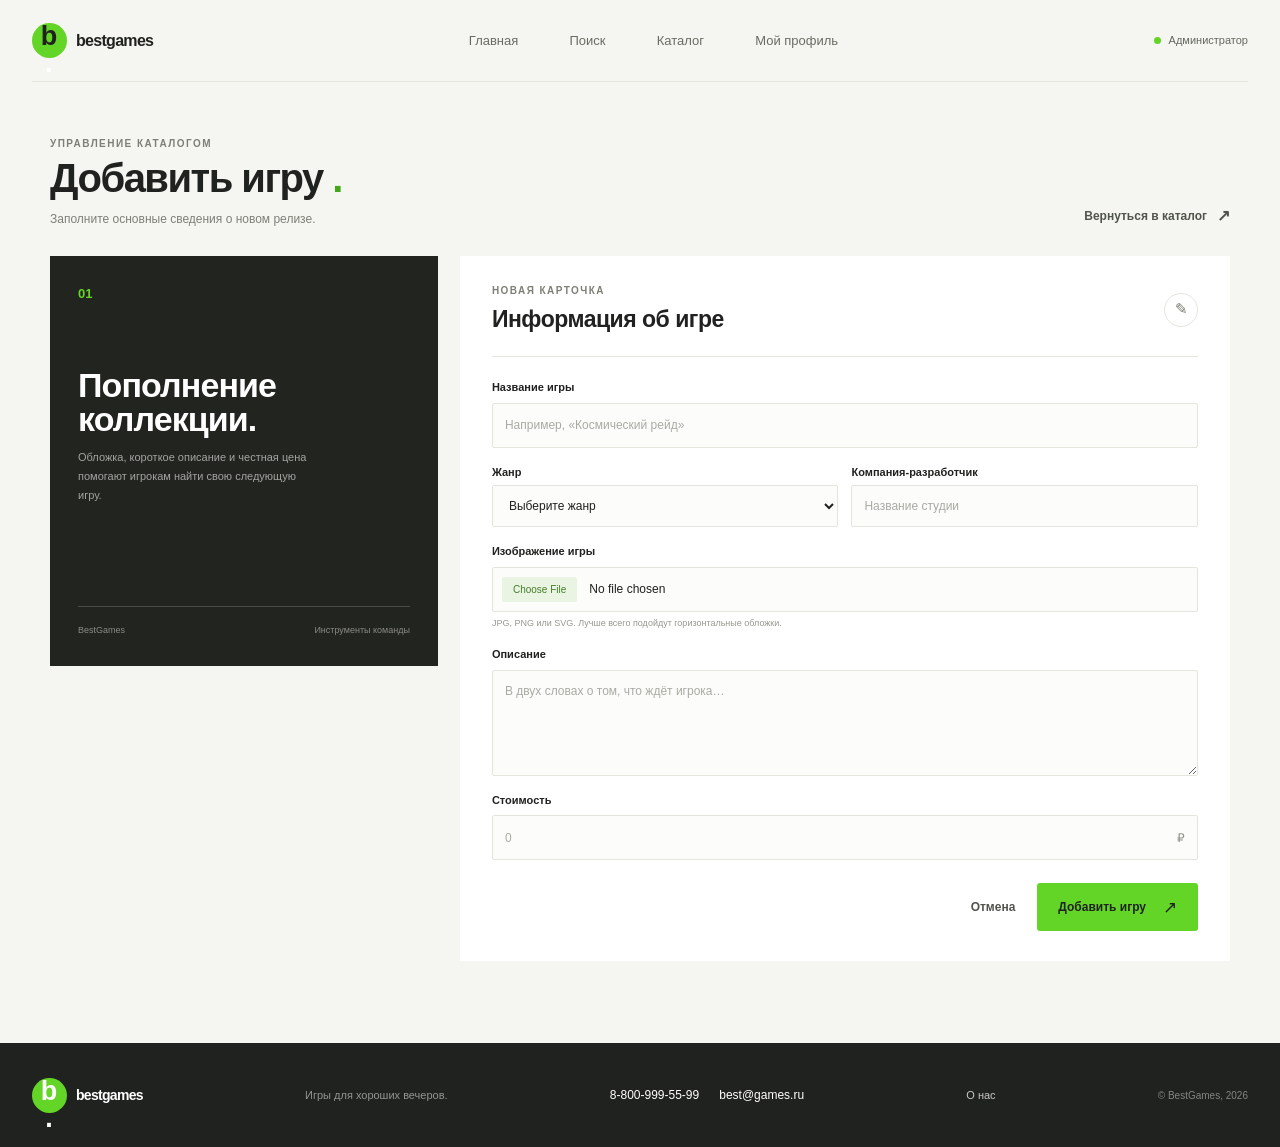
==== commit d417f910: "Добавить серверное сохранение игр" ====
--- a/admin.html
+++ b/admin.html
@@ -102,7 +102,7 @@
                             ✎
                         </span>
                     </div>
-                    <form action="#" class="form-stack" method="post">
+                    <form action="/add-game" class="form-stack" enctype="multipart/form-data" method="post">
                         <div class="form-field">
                             <label for="game-name">
                                 Название игры
@@ -146,7 +146,7 @@
                             <label for="cover">
                                 Изображение игры
                             </label>
-                            <input accept="image/*" class="file-input" id="cover" name="cover" required="" type="file"/>
+                            <input accept="image/jpeg,image/png,image/gif,image/webp" class="file-input" id="cover" name="cover" required="" type="file"/>
                             <span class="form-field__hint">
                                 JPG, PNG или SVG. Лучше всего подойдут горизонтальные обложки.
                             </span>
